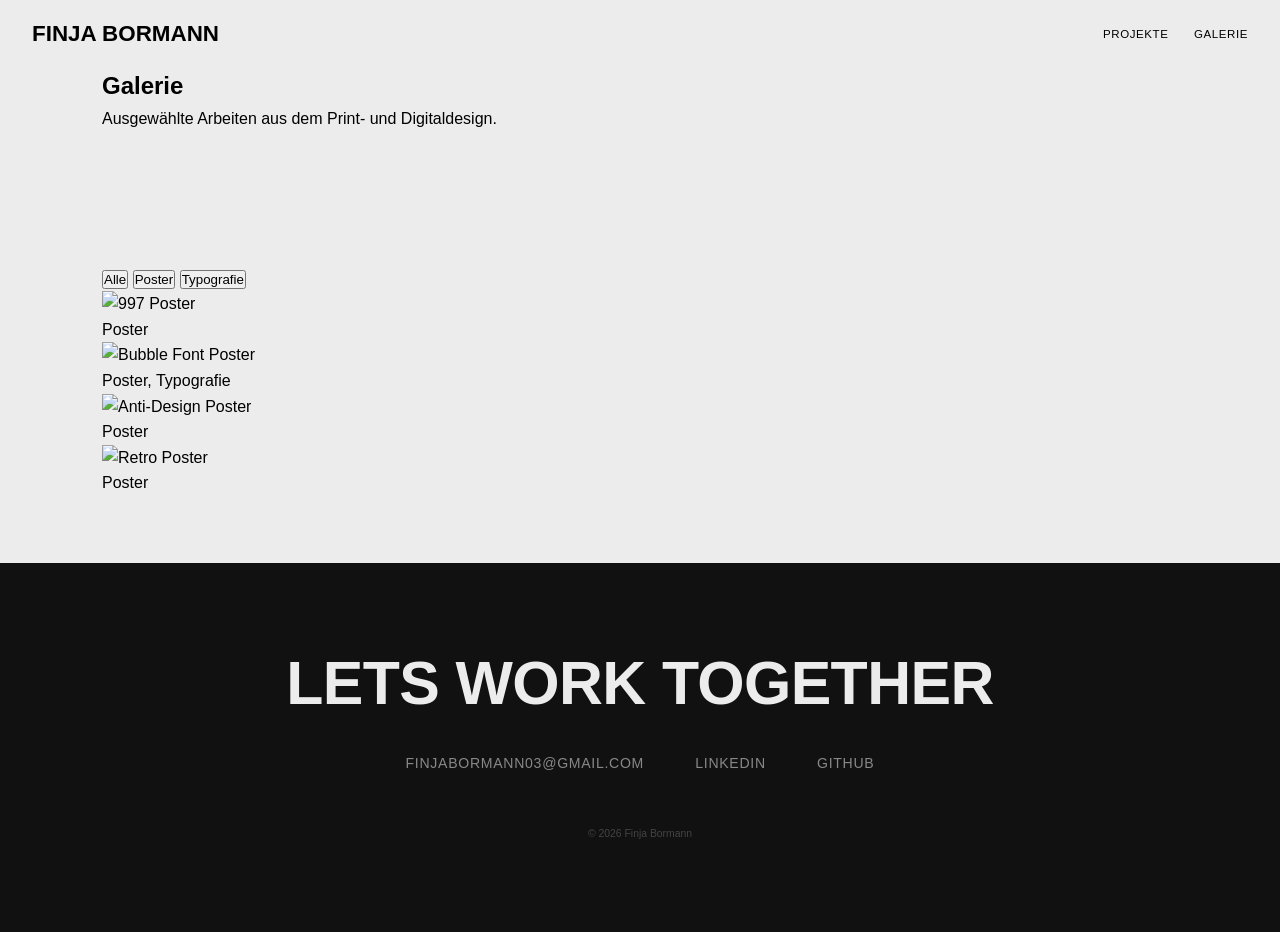
==== galerie.html @ 7aad4424 "added slider and changed bio text" ====
<!DOCTYPE html>
<html lang="de">
  <head>
    <meta charset="UTF-8" />
    <meta name="viewport" content="width=device-width, initial-scale=1.0" />
    <meta name="theme-color" content="#ececec" />
    <link rel="icon" type="image/png" href="images/Logo.png" />
    <title>Galerie – Finja Bormann</title>
    <link rel="stylesheet" href="style.css" />
    <link rel="stylesheet" href="responsive.css" />
    <link rel="stylesheet" href="galerie.css" />
  </head>
  <body>
  <div class="page-wrapper">

    <header>
      <nav class="navbar">
        <a href="index.html" class="nav-logo">FINJA BORMANN</a>
        <button class="nav-burger" aria-label="Menü öffnen">
          <span></span>
          <span></span>
          <span></span>
        </button>
        <ul class="nav-links">
          <li><a href="projects-overview.html">Projekte</a></li>
          <li><a href="galerie.html">Galerie</a></li>
        </ul>
      </nav>
    </header>

    <main>

      <section class="section ga-hero no-line">
        <div class="ga-hero-inner">
          <h1 class="ga-title">Galerie</h1>
          <p class="ga-desc">Ausgewählte Arbeiten aus dem Print- und Digitaldesign.</p>
        </div>
      </section>

      <section class="section ga-main no-line">

        <div class="ga-filters">
          <button class="ga-filter is-active" data-filter="all">Alle</button>
          <button class="ga-filter" data-filter="poster">Poster</button>
          <button class="ga-filter" data-filter="typografie">Typografie</button>
        </div>

        <div class="ga-grid">

          <div class="ga-card" data-categories="poster">
            <div class="ga-card-img">
              <img src="images/Galerie/997-poster.png" alt="997 Poster" loading="lazy" decoding="async" />
            </div>
            <div class="ga-card-body">
              <p class="ga-card-tags">Poster</p>
            </div>
          </div>

          <div class="ga-card" data-categories="poster typografie">
            <div class="ga-card-img">
              <img src="images/Galerie/bubble-font-poster.png" alt="Bubble Font Poster" loading="lazy" decoding="async" />
            </div>
            <div class="ga-card-body">
              <p class="ga-card-tags">Poster, Typografie</p>
            </div>
          </div>

          <div class="ga-card" data-categories="poster">
            <div class="ga-card-img">
              <img src="images/Galerie/anti-design-poster.png" alt="Anti-Design Poster" loading="lazy" decoding="async" />
            </div>
            <div class="ga-card-body">
              <p class="ga-card-tags">Poster</p>
            </div>
          </div>

          <div class="ga-card" data-categories="poster">
            <div class="ga-card-img">
              <img src="images/Galerie/retro-poster.png" alt="Retro Poster" loading="lazy" decoding="async" />
            </div>
            <div class="ga-card-body">
              <p class="ga-card-tags">Poster</p>
            </div>
          </div>

        </div>
      </section>

    </main>
  </div>

  <footer class="footer">
    <div class="footer-inner">
      <p class="footer-work-together">Lets work<br class="footer-br"> together</p>
      <div class="footer-links-row">
        <a class="footer-link" href="mailto:finjabormann03@gmail.com">finjabormann03@gmail.com</a>
        <div class="footer-social">
          <a class="footer-link" href="https://de.linkedin.com/in/finja-bormann-8b305a2b4" target="_blank">LinkedIn</a>
          <a class="footer-link" href="https://github.com/finionb" target="_blank">GitHub</a>
        </div>
      </div>
      <p class="footer-copy">&copy; 2026 Finja Bormann</p>
    </div>
  </footer>

  <script src="script.js"></script>
  <script>
    (function () {
      const filters = document.querySelectorAll('.ga-filter');
      const cards = document.querySelectorAll('.ga-card');

      filters.forEach(function (btn) {
        btn.addEventListener('click', function () {
          filters.forEach(function (f) { f.classList.remove('is-active'); });
          btn.classList.add('is-active');

          const active = btn.dataset.filter;
          cards.forEach(function (card) {
            if (active === 'all') {
              card.classList.remove('is-hidden');
            } else {
              const cats = (card.dataset.categories || '').split(' ');
              card.classList.toggle('is-hidden', !cats.includes(active));
            }
          });
        });
      });
    })();
  </script>
  </body>
</html>
---- style.css ----
*, *::before, *::after {
  box-sizing: border-box;
  margin: 0;
  padding: 0;

}

html {
  overflow-x: hidden;
  background-color: #ececec;
}

body {
  font-family: "Inter", sans-serif;
  line-height: 1.6;
  overflow-x: hidden;
  background-color: #ececec;
}


@font-face {
  font-family: "Inter";
  src: url("fonts/Inter_24pt-Light.ttf") format("truetype");
  font-weight: 300;
  font-style: normal;
}

@font-face {
  font-family: "Inter";
  src: url("fonts/Inter_24pt-Medium.ttf") format("truetype");
  font-weight: 500;
  font-style: normal;
}

@font-face {
  font-family: "Inter";
  src: url("fonts/Inter_28pt-SemiBold.ttf") format("truetype");
  font-weight: 600;
  font-style: normal;
}

@font-face {
  font-family: "Inter";
  src: url("fonts/Inter_28pt-Bold.ttf") format("truetype");
  font-weight: 700;
  font-style: normal;
}

/* Navbar */
.navbar {
  display: flex;
  justify-content: space-between;
  align-items: center;
  padding: clamp(0.6rem, 1.5vw, 1rem) 2rem;
  background-color: transparent;
  position: fixed;
  top: 0;
  left: 50%;
  width: 100vw;
  margin-left: calc(-1 * 50vw);
  z-index: 100;
}

.nav-logo {
  display: flex;
  align-items: center;
  gap: 0.5rem;
  font-size: clamp(1rem, 1.2vw + 0.5rem, 1.4rem);
  font-weight: 700;
  text-decoration: none;
  color: #000000;
  background-color: transparent;
}

.nav-links {
  list-style: none;
  letter-spacing: 0.05em;
  text-transform: uppercase;
  font-size: clamp(0.7rem, 0.4vw + 0.4rem, 0.85rem);
  display: flex;
  gap: clamp(1rem, 2vw, 2rem);
  background-color: transparent;
}

.nav-links li {
  background-color: transparent;
}

.nav-links a {
  text-decoration: none;
  color: #000000;
  background-color: transparent;
}

.nav-links a:hover {
  color: #4f4f4f;
}

/* Burger button */
.nav-burger {
  display: none;
  flex-direction: column;
  justify-content: center;
  gap: 5px;
  background: none;
  border: none;
  cursor: pointer;
  z-index: 101;
}

.nav-burger span {
  display: block;
  width: 24px;
  height: 2px;
  background-color: #000000;
  transition: transform 0.3s ease, opacity 0.3s ease;
}

.nav-burger.is-open span:nth-child(1) {
  transform: translateY(7px) rotate(45deg);
}
.nav-burger.is-open span:nth-child(2) {
  opacity: 0;
}
.nav-burger.is-open span:nth-child(3) {
  transform: translateY(-7px) rotate(-45deg);
}

/* Slideshow */
.slideshow {
  width: 100vw;
  margin-left: calc(50% - 50vw);
  margin-right: calc(50% - 50vw);
  margin-top: clamp(1rem, 2vw, 2rem);
}

.slideshow-frame {
  position: relative;
  width: 100%;
  aspect-ratio: 16 / 6.75;
  overflow: hidden;
  background-color: #f0f0f0;
}

.slideshow-image {
  position: absolute;
  inset: 0;
  width: 100%;
  height: 100%;
  object-fit: cover;
  opacity: 0;
  transition: opacity 0.6s ease;
}

.slideshow-image.is-active {
  opacity: 1;
}

/* Sections */
.section {
  position: relative;
  padding: clamp(2.5rem, 4vw + 1rem, 5rem) 2rem;
  max-width: 1140px;
  margin: 0 auto;
}

#projects,
#gallery {
  padding-bottom: clamp(1rem, 2vw, 1.5rem);
}

.section::before {
  content: "";
  position: absolute;
  top: 0;
  left: calc(2rem - max(0px, (100vw - 1140px) / 2));
  right: calc(2rem - max(0px, (100vw - 1140px) / 2));
  border-top: 1px solid #000000;
}

.section.hero::before,
.section.no-line::before {
  border-top: none;
}

.hero {
  text-align: left;
  padding-top: clamp(18rem, 18vw + 2rem, 30rem);
  position: relative;
}

.hero h1 {
  position: relative;
  width: 100vw;
  color: #4f4f4f;
  max-width: clamp(300px, 65vw, 800px);
  margin-left: calc(50% - 50vw);
  padding-left: 2rem;
  font-size: clamp(1.25rem, 1.2vw + 0.7rem, 2rem);
  font-weight: 500;
  line-height: clamp(1rem, 1.5vw + 0.9rem, 2.7rem);
}

/* Projects slider */
.projects-viewport {
  position: relative;
  width: 100vw;
  margin-left: calc(50% - 50vw);
  margin-right: calc(50% - 50vw);
  margin-top: clamp(1rem, 2vw, 2rem);
  overflow: hidden;
  cursor: grab;
  touch-action: pan-y;
}

.projects-viewport.is-dragging {
  cursor: grabbing;
}

/* Slider progress indicator */
.slider-scrollbar {
  position: relative;
  width: clamp(120px, 18vw, 150px);
  height: 3px;
  margin: clamp(1.5rem, 3vw, 2.5rem) auto;
  background: #c4c4c4;
  border-radius: 9999px;
}

.slider-fill {
  position: absolute;
  top: 0;
  left: 0;
  height: 100%;
  width: 0;
  background: #000;
  border-radius: 9999px;
}

.slider-thumb {
  position: absolute;
  top: 50%;
  left: 0;
  width: clamp(11px, 2.2vw, 14px);
  height: clamp(11px, 2.2vw, 14px);
  margin-top: calc(clamp(11px, 2.2vw, 14px) * -0.5);
  padding: 0;
  border: none;
  border-radius: 50%;
  background: #000;
  cursor: grab;
  touch-action: none;
  transition: background 0.2s ease;
}

.slider-thumb:hover,
.slider-thumb.is-dragging {
  background: #000;
}

.slider-thumb.is-dragging {
  cursor: grabbing;
}

.projects-grid {
  display: flex;
  gap: clamp(1rem, 1.5vw, 1.5rem);
  width: max-content;
  will-change: transform;
}

.project-card {
  display: block;
  flex: 0 0 624px;
  width: 624px;
  text-decoration: none;
  color: inherit;
  user-select: none;
}

#gallery .project-card {
  flex: 0 0 clamp(220px, 35vw, 500px);
  width: clamp(220px, 35vw, 500px);
  cursor: zoom-in;
}

/* Static projects grid (no slider) */
.projects-static-grid {
  display: grid;
  grid-template-columns: repeat(2, 1fr);
  gap: clamp(1.5rem, 2.5vw, 2.5rem);
  margin-top: clamp(1rem, 2vw, 2rem);
  width: 100vw;
  margin-left: calc(50% - 50vw);
  margin-right: calc(50% - 50vw);
  padding: 0 2rem;
  box-sizing: border-box;
}

.projects-static-grid .project-card {
  flex: none;
  width: auto;
}

@media (max-width: 700px) {
  .projects-static-grid {
    grid-template-columns: 1fr;
  }
}

/* ── Section Link Button ─────────────────────────────── */
.section-link-wrap {
  width: 100vw;
  margin-left: calc(50% - 50vw);
  display: flex;
  justify-content: flex-end;
  padding-right: 2rem;
  margin-top: clamp(2rem, 4vw, 3rem);
}

.section-link-btn {
  display: inline-flex;
  align-items: center;
  gap: 0.6em;
  padding: clamp(0.55em, 0.8vw, 0.8em) clamp(0.9em, 1.5vw, 1.5em);
  border-radius: 0;
  background: #000;
  color: #ececec;
  text-decoration: none;
  font-family: "Inter", sans-serif;
  font-size: clamp(0.62rem, 0.3vw + 0.45rem, 0.9rem);
  font-weight: 600;
  text-transform: uppercase;
  letter-spacing: 0.08em;
  line-height: 1;
  transition: background 0.2s ease, color 0.2s ease;
}

.section-link-btn:hover {
  background: #333;
  color: #ececec;
}

.section-link-arrow {
  font-size: 1.2em;
  line-height: 1;
  transform: translate(2px, -2px);
}

/* ── Coming Soon ─────────────────────────────── */

.coming-soon-card {
  position: relative;
}

.coming-soon-card .project-image::after {
  content: "Coming Soon";
  position: absolute;
  top: 12px;
  right: 12px;
  background-color: #000;
  color: #ececec;
  font-size: 0.65rem;
  font-weight: 700;
  letter-spacing: 0.1em;
  text-transform: uppercase;
  padding: 5px 10px;
  pointer-events: none;
}

/* ── Project Section ─────────────────────────────── */

.project-image {
  overflow: hidden;
  background-color: #f0f0f0;
  position: relative;
}

.project-image img {
  display: block;
  width: 100%;
  aspect-ratio: 16 / 9;
  object-fit: cover;
  transition: transform 0.4s ease;
}

.project-card:hover .project-image img {
  transform: scale(1.05);
}

@media (hover: none) {
  .project-card.in-view .project-image img {
    transform: scale(1.05);
  }
}

#gallery .project-image img {
  aspect-ratio: 3 / 4;
}

.project-tags {
  margin-top: clamp(0.6rem, 1vw, 1rem);
  line-height: 1;
  letter-spacing: 0.05em;
  text-transform: uppercase;
  font-size: clamp(0.7rem, 0.4vw + 0.4rem, 0.85rem);
  color: #888;
}

.project-title {
  font-size: clamp(1.1rem, 1vw + 0.6rem, 1.6rem);
  font-weight: 700;
  line-height: 1;
  text-transform: uppercase;
  margin: 0.5rem 0;
}

.project-desc {
  font-size: clamp(1rem, 0.8vw + 0.7rem, 1.25rem);
  line-height: 0.9;
  color: #4f4f4f;
}

h2 {
  position: relative;
  width: 100vw;
  margin-left: calc(50% - 50vw);
  padding-left: 2rem;
  font-size: clamp(2.5rem, 7vw + 0.5rem, 8rem);
  font-weight: 700;
  text-transform: uppercase;
}

/* Über mich */
.about-row {
  display: grid;
  grid-template-columns: clamp(120px, 18vw, 220px) 1fr;
  gap: clamp(2rem, 4vw, 5rem);
  padding: clamp(1.5rem, 2.5vw, 2.5rem) 0;
}

.about-row:first-of-type {
  margin-top: clamp(1.5rem, 2.5vw, 2.5rem);
  padding-top: 0;
}

.about-label {
  font-weight: 500;
  color: #4f4f4f;
  letter-spacing: 0.05em;
  text-transform: uppercase;
  font-size: clamp(0.7rem, 0.4vw + 0.4rem, 0.85rem);
}

.about-content {
  margin-bottom: 1rem;
  color: #4f4f4f;
  font-size: clamp(1rem, 0.8vw + 0.7rem, 1.25rem);
}

.about-content p:last-child {
  margin-bottom: 0;
}

.about-entry {
  margin-bottom: clamp(1.75rem, 2.5vw, 2.5rem);
}

.about-entry:last-child {
  margin-bottom: 0;
}

.about-entry-title {
  font-weight: 500;
  color: #4f4f4f;
  font-size: clamp(1rem, 0.8vw + 0.7rem, 1.25rem);
}

.about-entry-desc {
  color: #888;
  font-size: clamp(0.8rem, 0.5vw + 0.5rem, 0.95rem);
  line-height: 1.3;
}

.about-skills {
  display: flex;
  justify-content: space-between;
  width: 100%;
}

.about-skills ul {
  list-style: none;
}

.about-skills li {
  color: #4f4f4f;
  margin-bottom: 0.5rem;
  font-size: clamp(1rem, 0.8vw + 0.7rem, 1.25rem);
}

@media (max-width: 600px) {
  .about-row {
    grid-template-columns: 1fr;
    gap: 0.75rem;
  }
}

/* Footer */
.page-wrapper {
  background-color: #ececec;
}

.footer {
  background-color: #111;
  display: flex;
  flex-direction: column;
  align-items: center;
  justify-content: center;
  padding: clamp(3rem, 7vw, 6rem) 2rem;
}

.footer-inner {
  max-width: 1140px;
  width: 100%;
  text-align: center;
  opacity: 0;
  transition: opacity 0.7s ease;
}

.footer-inner.is-visible {
  opacity: 1;
}

.footer-work-together {
  font-size: clamp(2rem, 3.5vw + 1rem, 5rem);
  font-weight: 700;
  color: #ececec;
  text-transform: uppercase;
  line-height: 1;
  letter-spacing: -0.01em;
  margin-bottom: clamp(1.5rem, 3vw, 3rem);
} 

.footer-br {
  display: none;
}

.footer-links-row {
  display: flex;
  justify-content: center;
  align-items: center;
  flex-wrap: wrap;
  gap: clamp(1.5rem, 4vw, 4rem);
  margin-bottom: clamp(2rem, 4vw, 4rem);
}

.footer-social {
  display: flex;
  gap: clamp(1.5rem, 4vw, 4rem);
  background-color: transparent;
}

.footer-link {
  color: #888;
  text-decoration: none;
  font-size: clamp(0.8rem, 0.6vw + 0.4rem, 1rem);
  letter-spacing: 0.05em;
  text-transform: uppercase;
  transition: color 0.2s ease;
}

.footer-link:hover {
  color: #ececec;
}

.footer-copy {
  color: #444;
  font-size: clamp(0.65rem, 0.3vw + 0.4rem, 0.75rem);
}

/* ── Lightbox ────────────────────────────────────────── */
.lightbox {
  position: fixed;
  inset: 0;
  background: rgba(0, 0, 0, 0.9);
  z-index: 200;
  display: flex;
  align-items: center;
  justify-content: center;
  opacity: 0;
  pointer-events: none;
  transition: opacity 0.2s ease;
}

.lightbox.is-open {
  opacity: 1;
  pointer-events: all;
}

.lightbox-img {
  max-width: 90vw;
  max-height: 90vh;
  object-fit: contain;
  display: block;
  user-select: none;
}

.lightbox-close {
  position: fixed;
  top: clamp(1rem, 2vw, 1.5rem);
  right: clamp(1rem, 2vw, 1.5rem);
  background: none;
  border: none;
  cursor: pointer;
  color: #fff;
  font-family: "Inter", sans-serif;
  font-size: clamp(1rem, 1vw + 0.5rem, 1.4rem);
  font-weight: 700;
  letter-spacing: 0.1em;
  text-transform: uppercase;
  line-height: 1;
  padding: 0;
  transition: color 0.2s ease;
}

.lightbox-close:hover {
  color: #888;
}
---- responsive.css ----
/* ═══════════════════════════════════════════════════════
   RESPONSIVE.CSS
   Clamps decken fluid scaling ab.
   Diese Datei enthält strukturelle Breakpoint-Änderungen.

   Breakpoints:
   Tablet  → max-width: 1024px
   Mobile  → max-width: 768px
   Small   → max-width: 480px
═══════════════════════════════════════════════════════ */


/* ── Tablet (≤ 1024px) ───────────────────────────────── */
@media (max-width: 1024px) {

  /* Galerie-Karten etwas breiter relativ */
  #gallery .project-card {
    flex: 0 0 clamp(220px, 44vw, 420px);
    width: clamp(220px, 44vw, 420px);
  }

  /* Projekt-Grid 2 Spalten bleiben, aber weniger Gap */
  .projects-static-grid {
    gap: clamp(1rem, 2vw, 2rem);
  }

  /* About-Label-Spalte etwas schmaler */
  .about-row {
    grid-template-columns: clamp(90px, 14vw, 160px) 1fr;
    gap: clamp(1.5rem, 3vw, 4rem);
  }

  /* Skills-Spalten Mindestbreite anpassen */
  .about-skills ul {
    min-width: clamp(160px, 22vw, 280px);
  }

}


/* ── Mobile (≤ 768px) ───────────────────────────────── */
@media (max-width: 768px) {

  .nav-burger {
    display: flex;
  }

  .nav-links {
    display: none;
    position: fixed;
    top: 0;
    left: 0;
    width: 100%;
    height: 100vh;
    flex-direction: column;
    justify-content: center;
    align-items: flex-end;
    padding-right: 2rem;
    gap: 2rem;
    background-color: #ececec;
    z-index: 100;
  }

  .nav-links.is-open {
    display: flex;
  }

  .nav-links a {
    font-size: clamp(2rem, 8vw, 3rem);
    font-weight: 700;
    text-transform: uppercase;
    letter-spacing: 0.02em;
  }

  /* ─ Hero ─ */
  .hero {
    padding-top: clamp(18rem, 28vw, 20rem);
  }

  .hero h1 {
    max-width: 100%;
    font-size: clamp(1.4rem, 6vw, 2.5rem);
    line-height: 1.3;
    font-weight: 500;
  }

  /* Slideshow auf Mobile deutlich höher */
  .slideshow-frame {
    aspect-ratio: 16 / 16;
  }

  /* ─ Galerie-Slider ─ */
  #gallery .project-card {
    flex: 0 0 clamp(200px, 75vw, 340px);
    width: clamp(200px, 75vw, 340px);
  }

  /* ─ Über mich ─ */
  .about-row {
    grid-template-columns: 1fr;
    gap: 0.6rem;
  }

  .about-row:first-of-type {
    margin-top: clamp(1rem, 2vw, 1.5rem);
  }

  .about-skills {
    gap: 2rem;
  }

  /* ─ Projektkarten ─ */
  .project-desc {
    line-height: 1.4;
  }

  /* ─ Projektdetails ─ */
  .project-hero-image {
    padding-top: clamp(4rem, 8vw, 6rem);
  }

  .project-meta {
    gap: clamp(1rem, 3vw, 2rem);
  }

  .project-overview,
  .project-text-block {
    grid-template-columns: 1fr;
    gap: 0.5rem;
  }

  .project-overview-label,
  .project-section-title {
    padding-top: 0;
  }

}


/* ── Small Mobile (≤ 480px) ─────────────────────────── */
@media (max-width: 480px) {

  /* ─ Navbar ─ */
  .nav-logo {
    font-size: 1.05rem;
  }

  .navbar {
    padding-left: 1.25rem;
    padding-right: 1.25rem;
  }

  /* ─ Sections ─ */
  .section {
    padding-left: 1.25rem;
    padding-right: 1.25rem;
  }

  /* Section-Linien an neues Padding anpassen */
  .section::before {
    left: calc(1.25rem - max(0px, (100vw - 1140px) / 2));
    right: calc(1.25rem - max(0px, (100vw - 1140px) / 2));
  }

  h2 {
    padding-left: 1.25rem;
  }

  .hero h1 {
    padding-left: 1.25rem;
    padding-right: 1.25rem;
  }

  /* ─ Galerie-Karten ─ */
  #gallery .project-card {
    flex: 0 0 82vw;
    width: 82vw;
  }

  /* ─ Projekt-Grid ─ */
  .projects-static-grid {
    padding: 0 1.25rem;
    gap: 2rem;
  }

  /* ─ Section Link ─ */
  .section-link-wrap {
    padding-right: 1.25rem;
  }

  /* ─ Footer ─ */
  .footer {
    padding: clamp(4rem, 10vw, 6rem) 1.25rem;
  }

  .footer-br {
    display: inline;
  }

  .footer-links-row {
    flex-direction: column;
    gap: 1rem;
  }


  .project-image-grid {
    grid-template-columns: 1fr;
    gap: 0.75rem;
  }

  .project-hero-image img {
    aspect-ratio: 4 / 3;
  }

  .project-next-title {
    font-size: clamp(1.2rem, 6vw, 2rem);
  }

  /* ─ Slideshow ─ */
  .slideshow-frame {
    aspect-ratio: 3 / 4;
  }

}
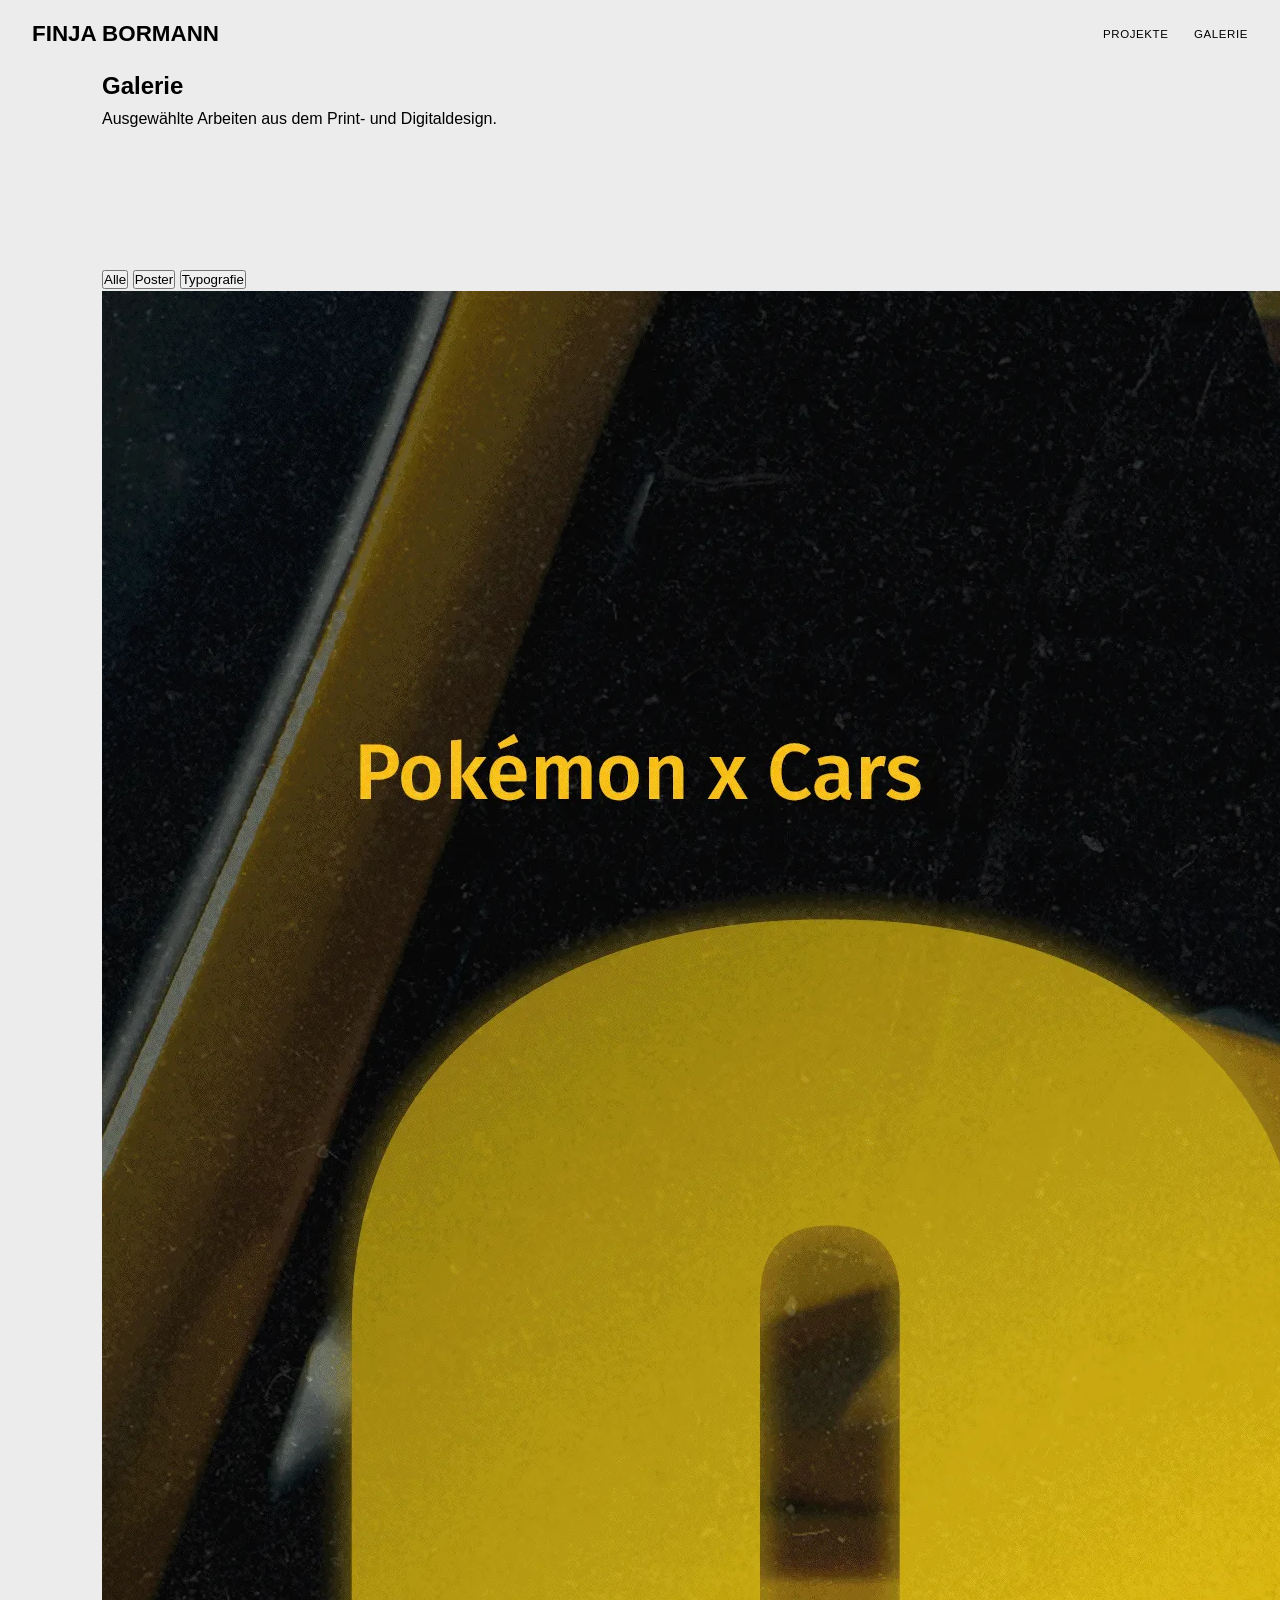
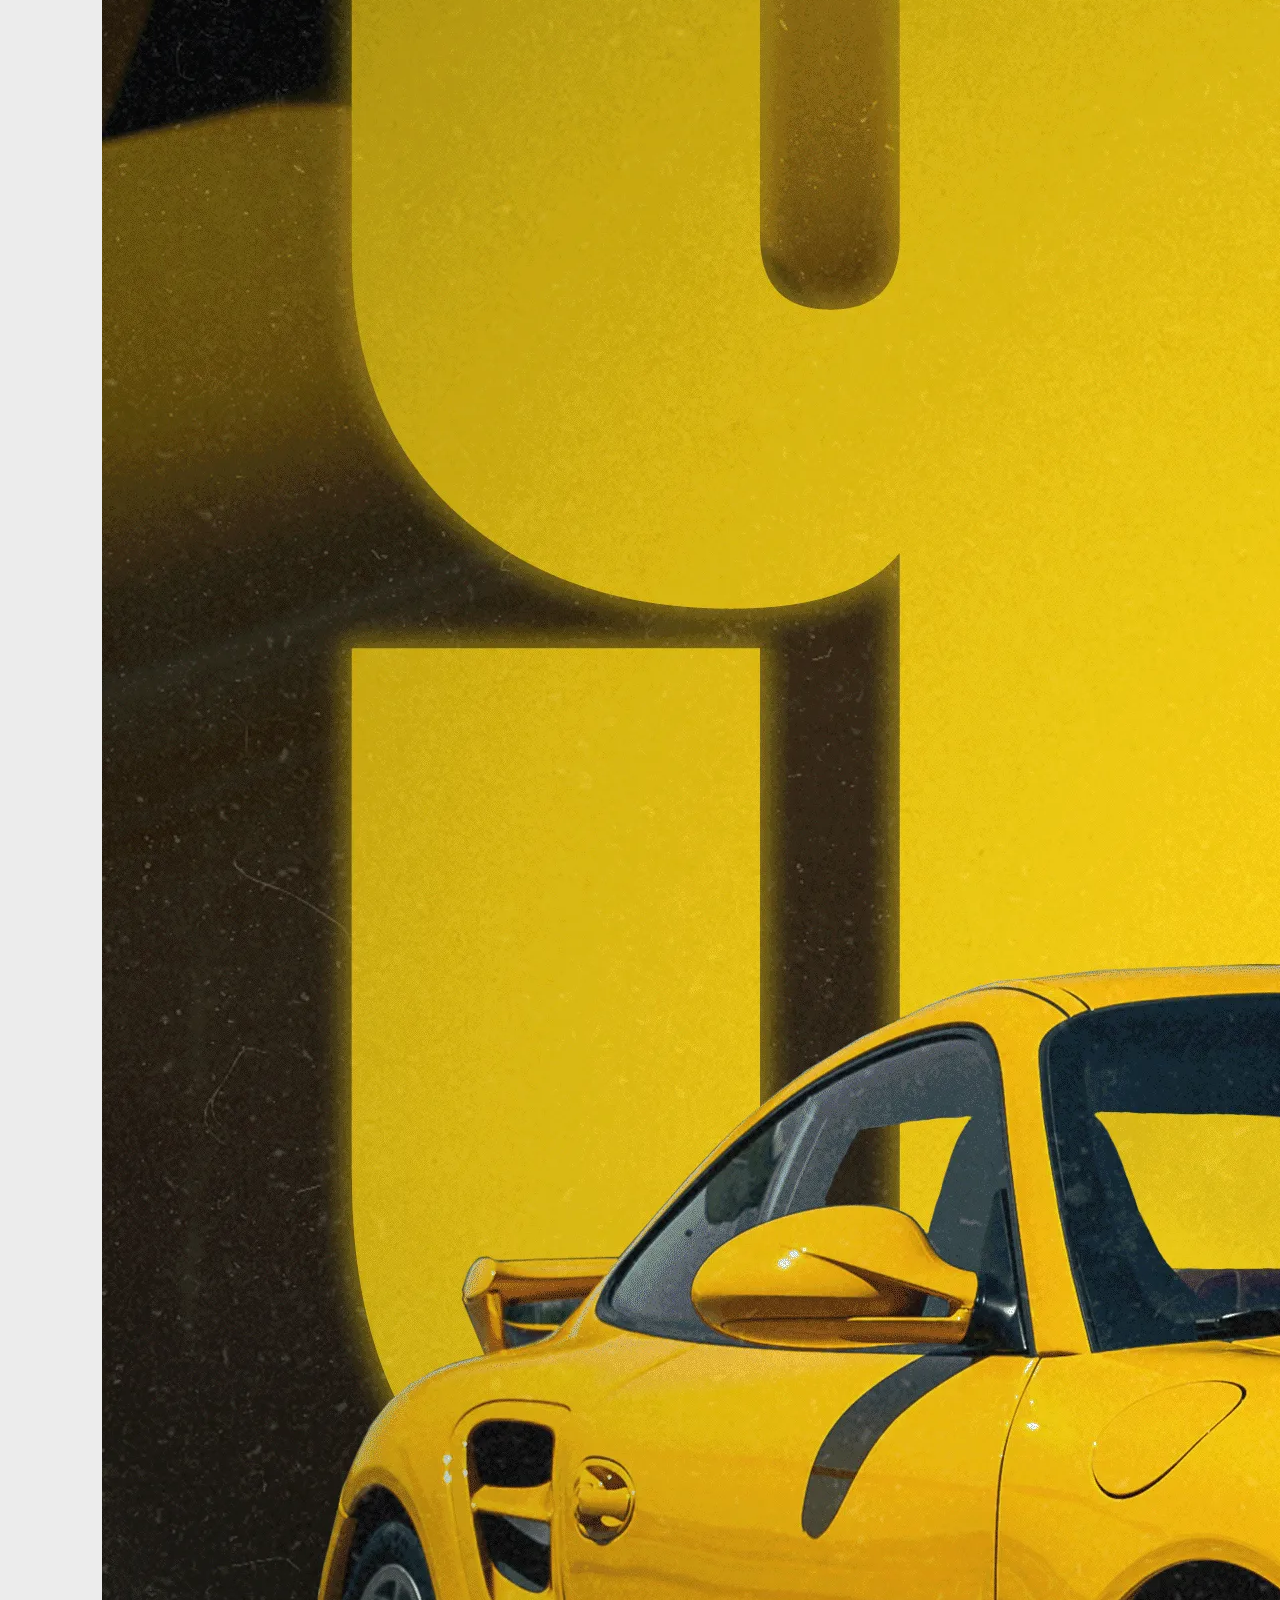
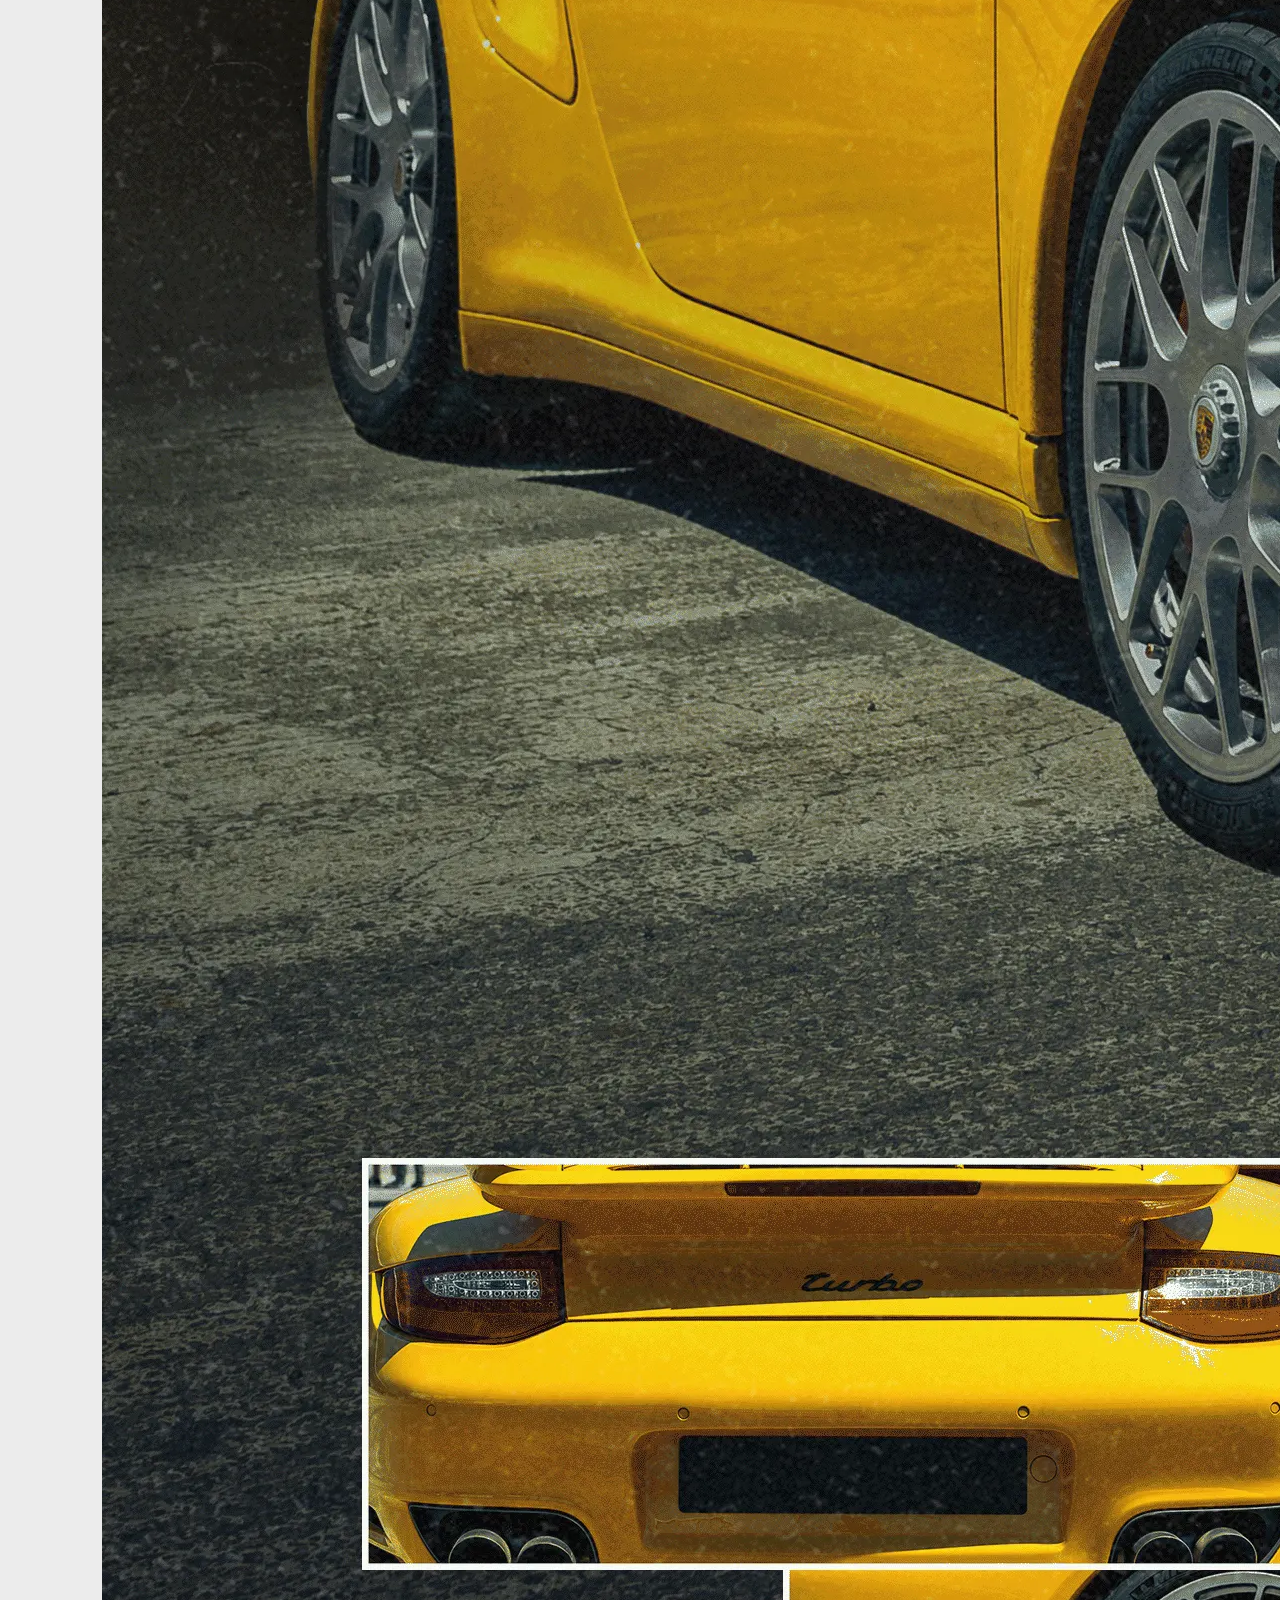
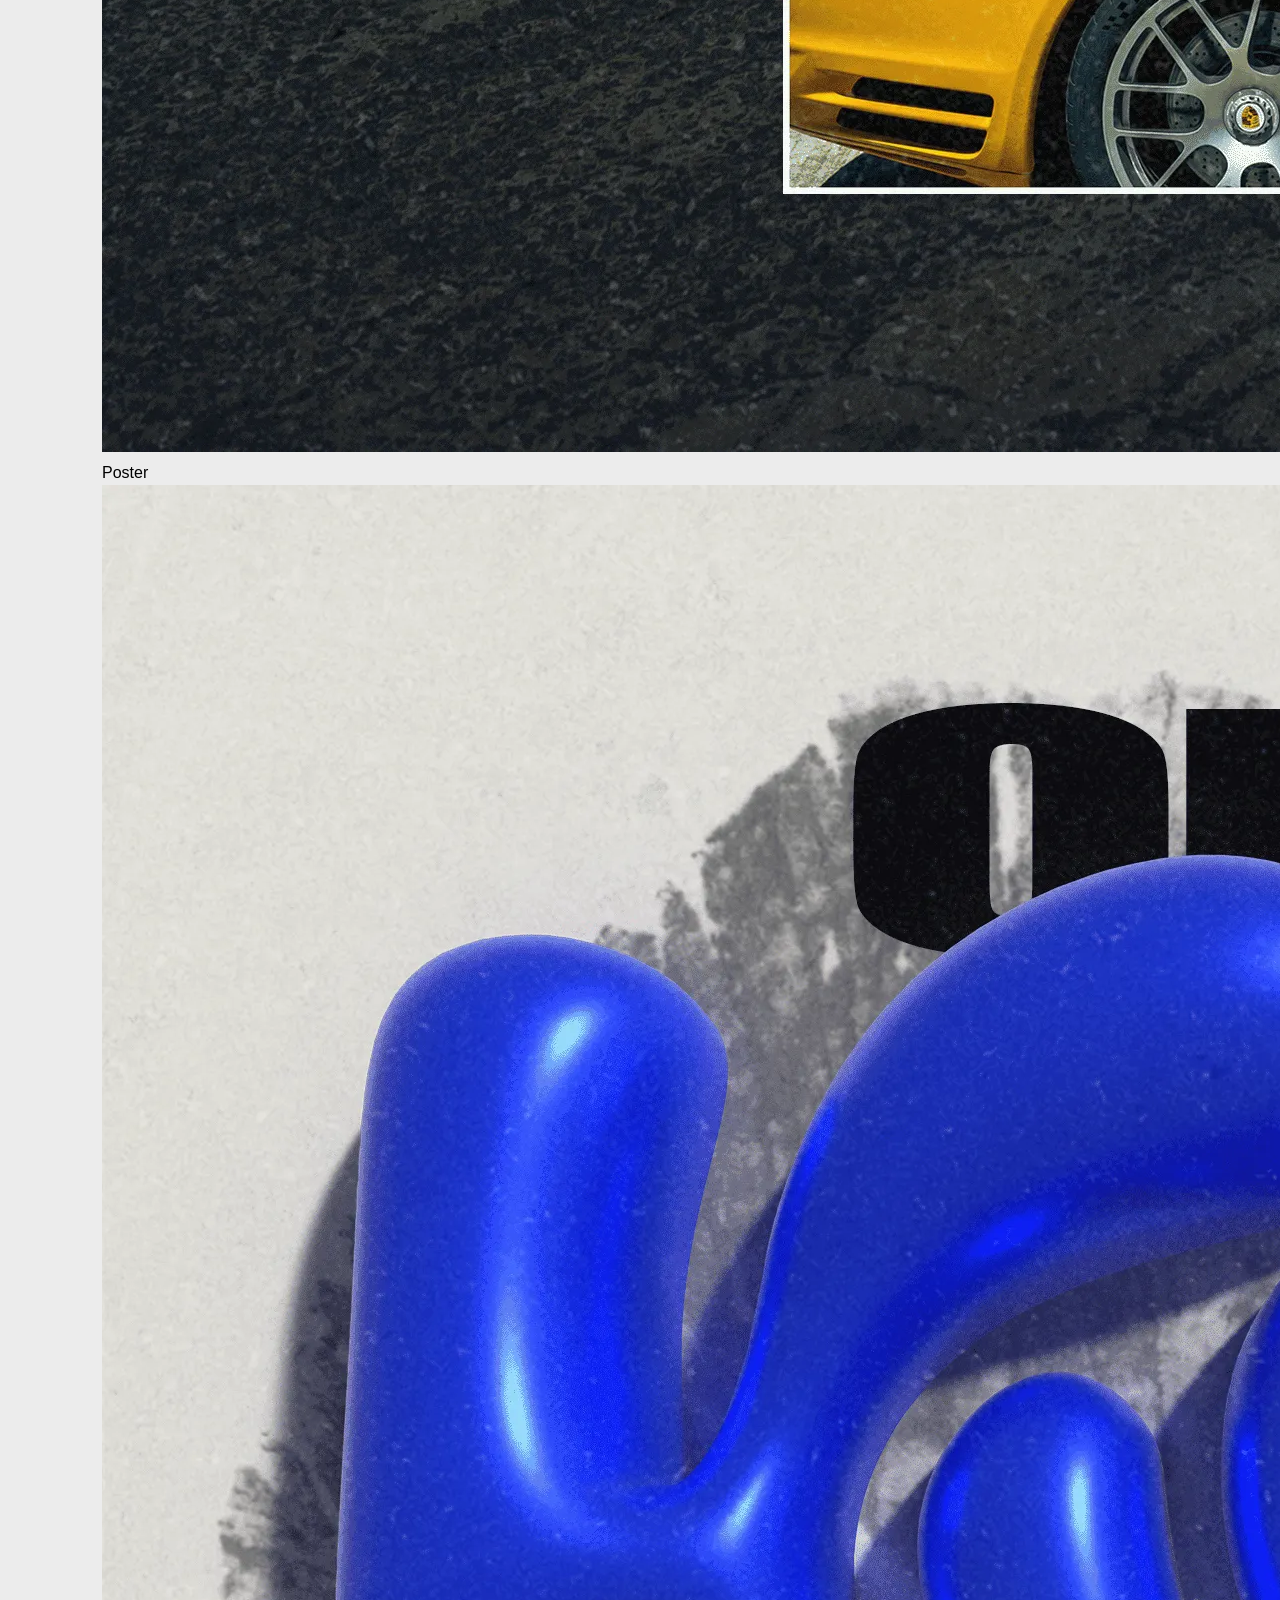
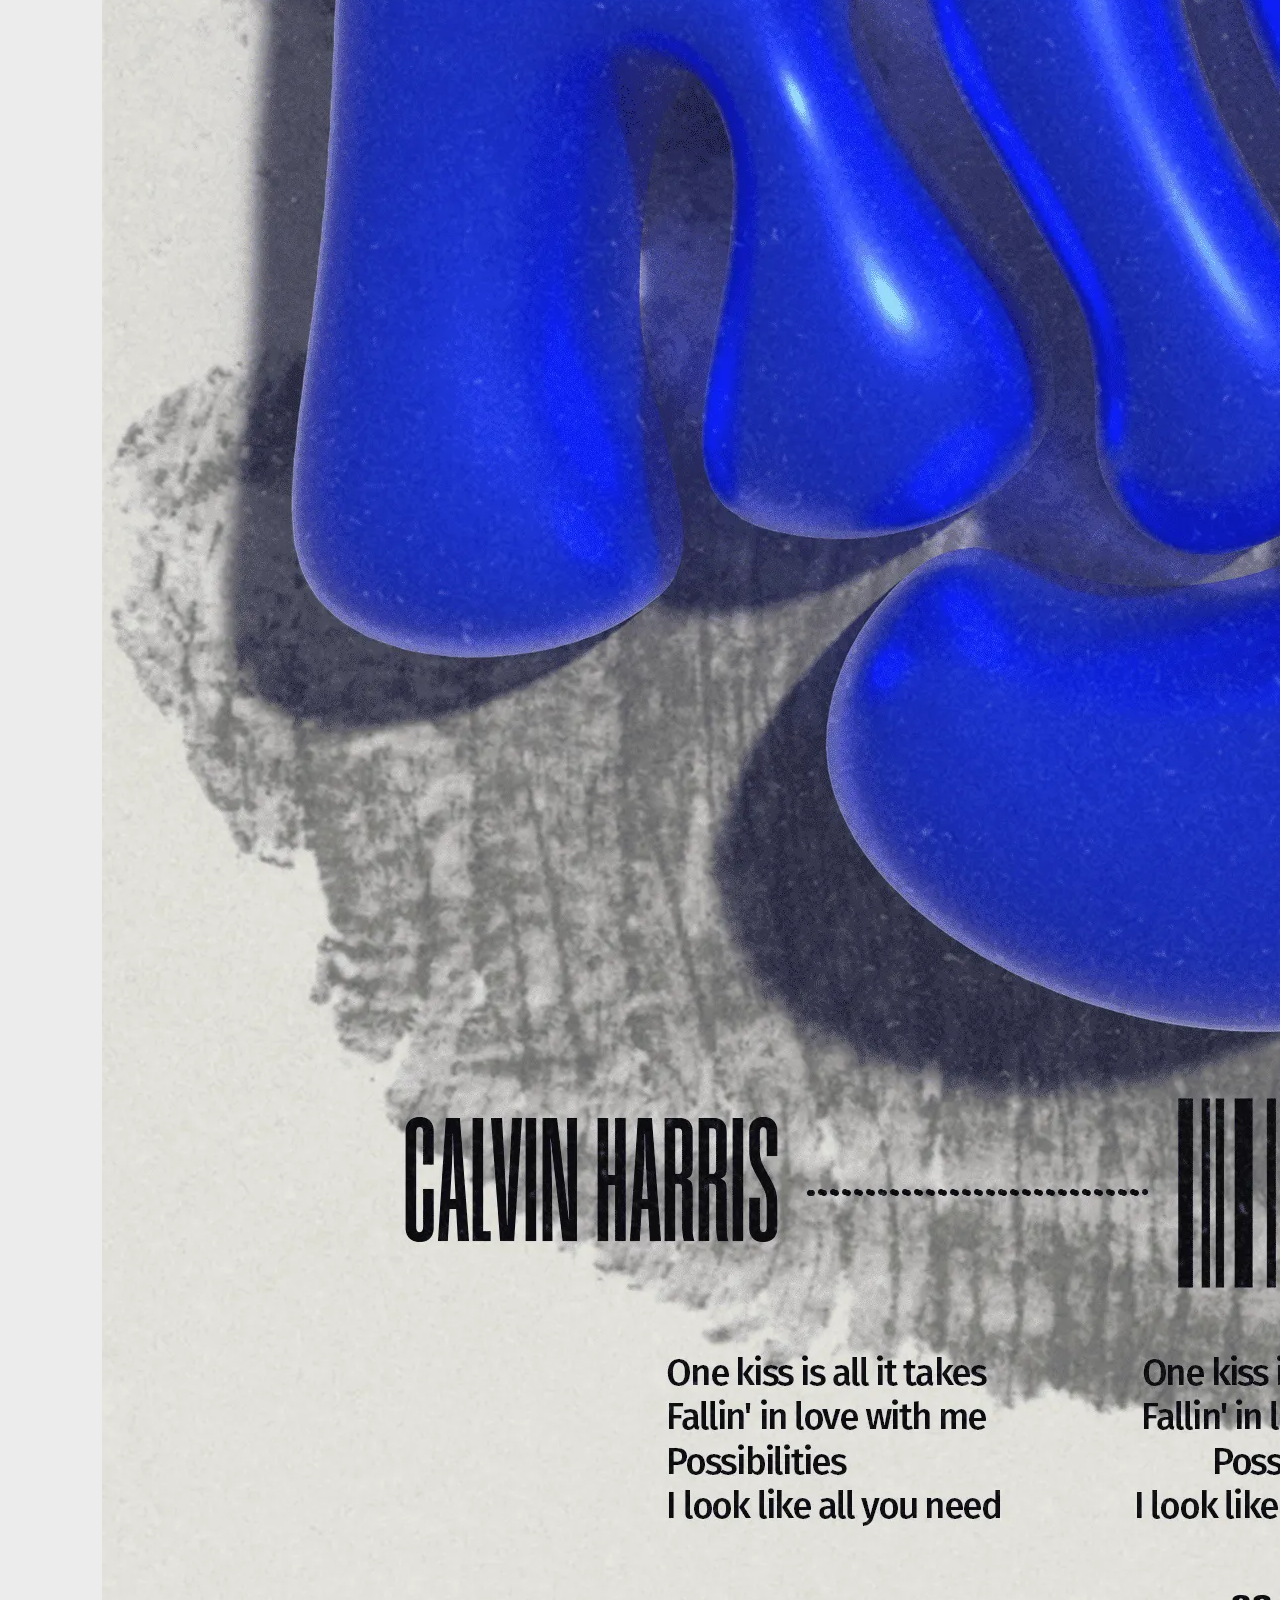
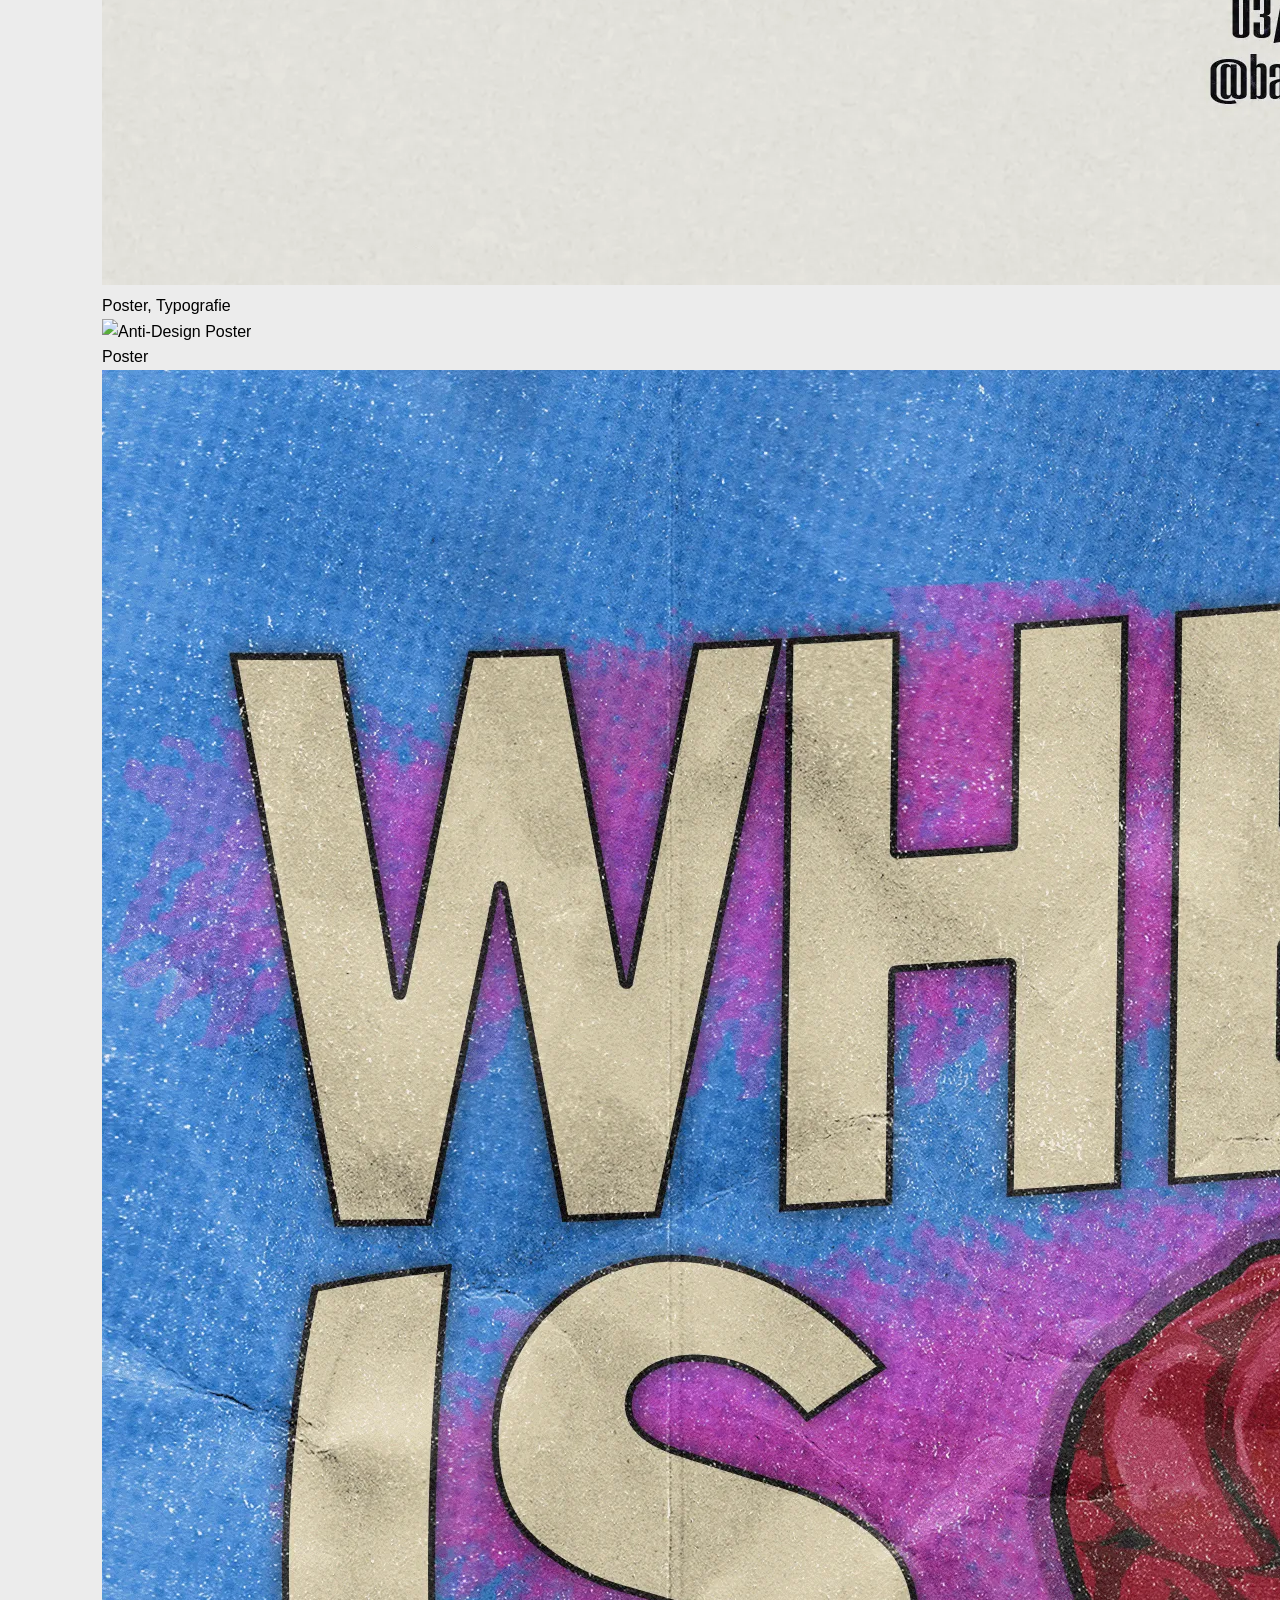
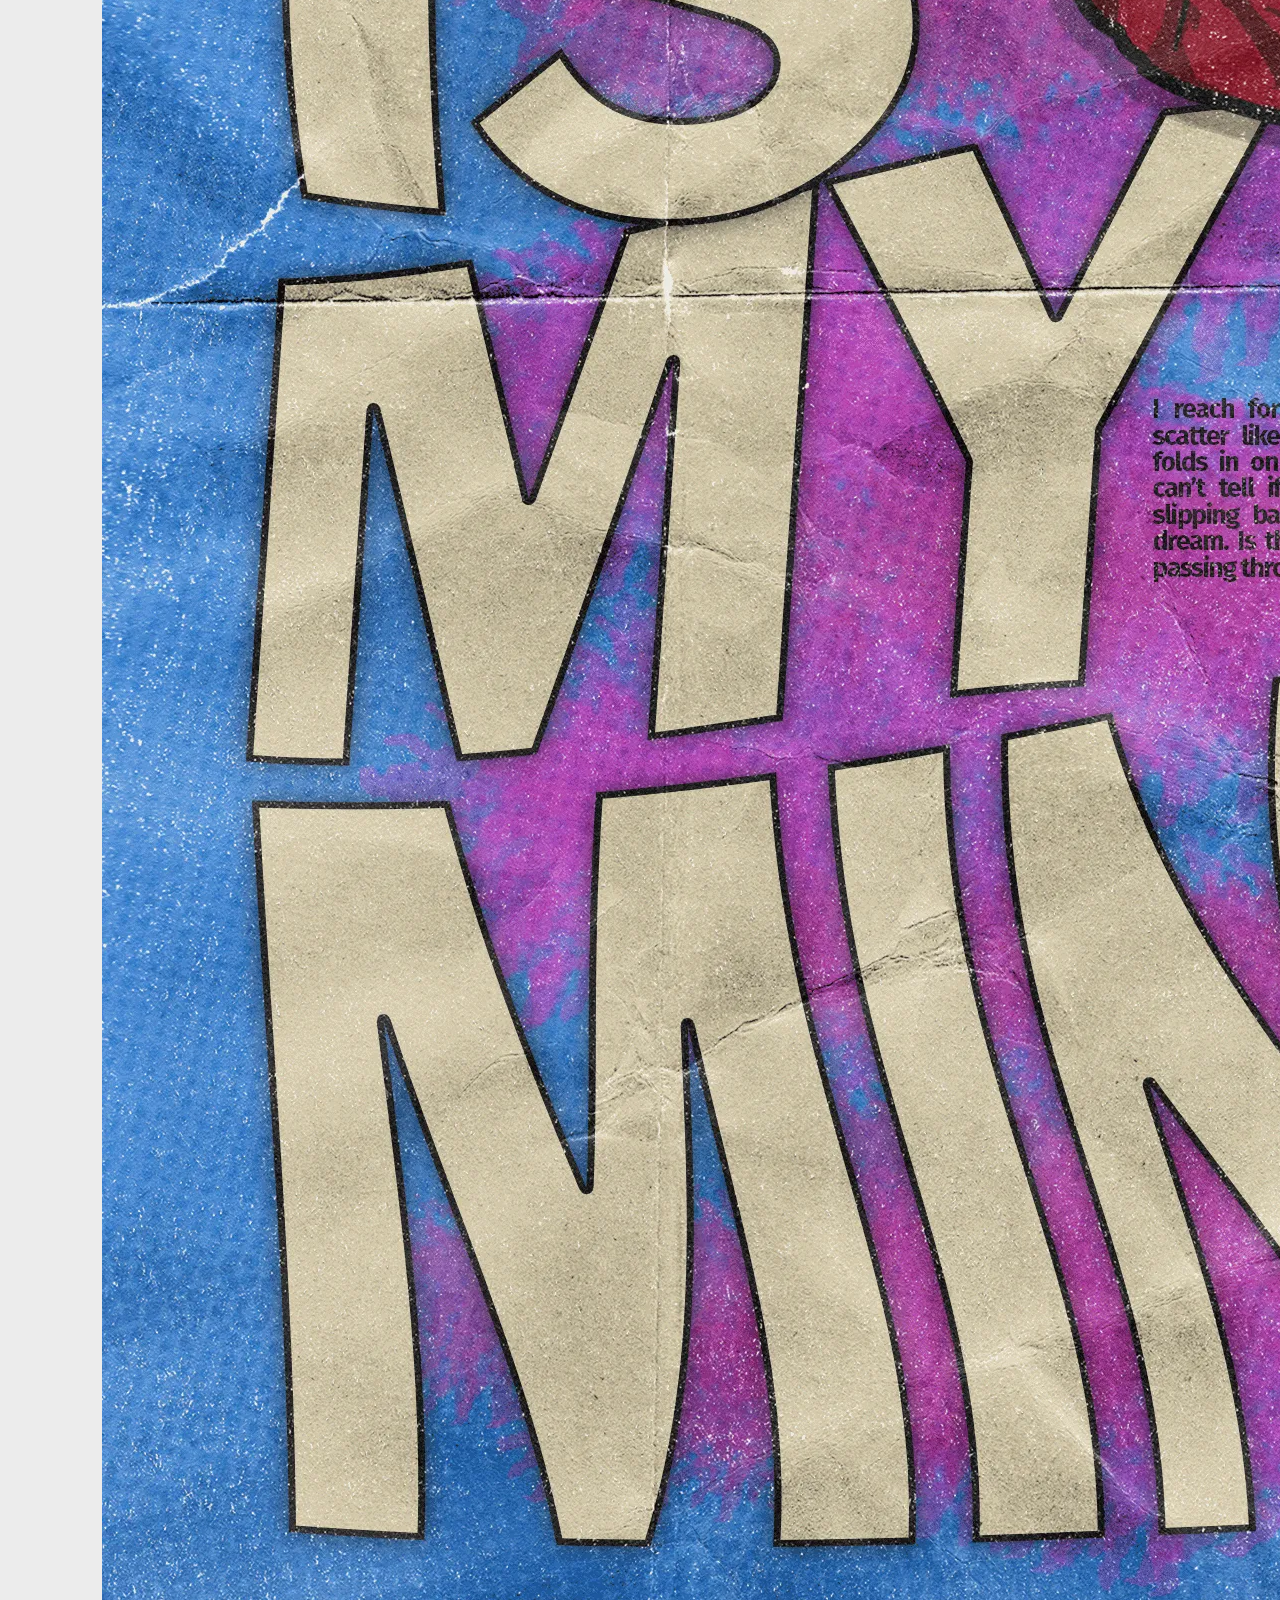
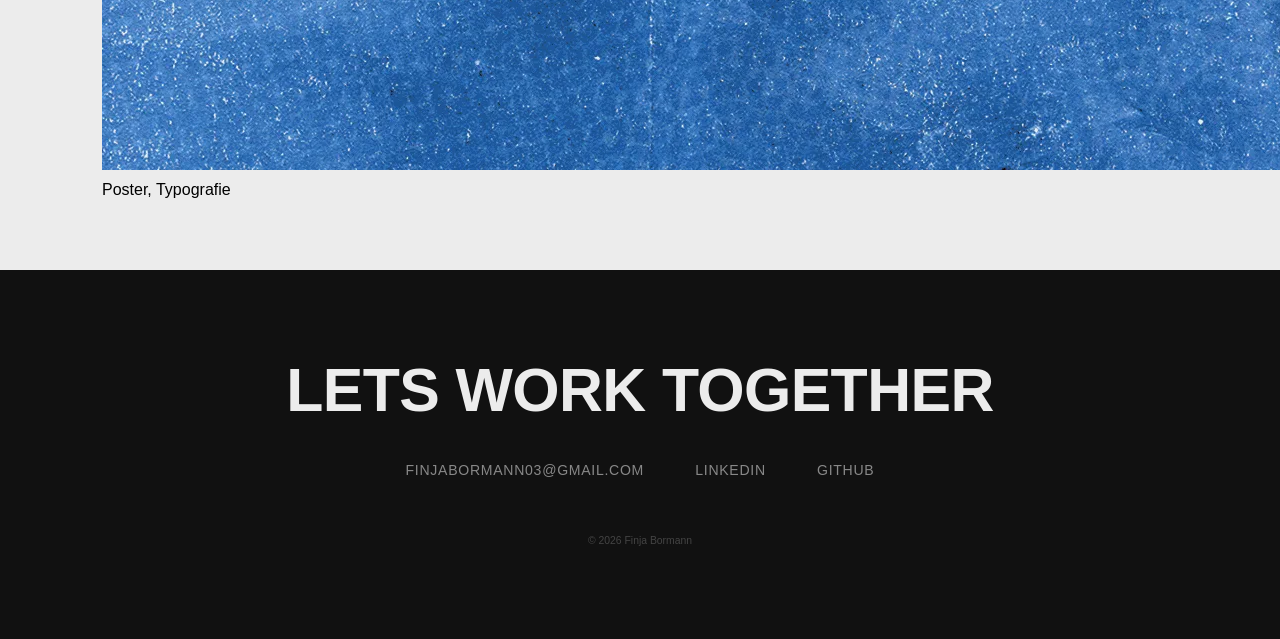
==== commit 2e014202: "changed images to webp" ====
--- a/galerie.html
+++ b/galerie.html
@@ -49,7 +49,7 @@
 
           <div class="ga-card" data-categories="poster">
             <div class="ga-card-img">
-              <img src="images/Galerie/997-poster.png" alt="997 Poster" loading="lazy" decoding="async" />
+              <img src="images/Galerie/997-poster.webp" alt="997 Poster" loading="lazy" decoding="async" />
             </div>
             <div class="ga-card-body">
               <p class="ga-card-tags">Poster</p>
@@ -58,7 +58,7 @@
 
           <div class="ga-card" data-categories="poster typografie">
             <div class="ga-card-img">
-              <img src="images/Galerie/bubble-font-poster.png" alt="Bubble Font Poster" loading="lazy" decoding="async" />
+              <img src="images/Galerie/bubble-font-poster.webp" alt="Bubble Font Poster" loading="lazy" decoding="async" />
             </div>
             <div class="ga-card-body">
               <p class="ga-card-tags">Poster, Typografie</p>
@@ -67,7 +67,7 @@
 
           <div class="ga-card" data-categories="poster">
             <div class="ga-card-img">
-              <img src="images/Galerie/anti-design-poster.png" alt="Anti-Design Poster" loading="lazy" decoding="async" />
+              <img src="images/Galerie/anti-design-poster.webp" alt="Anti-Design Poster" loading="lazy" decoding="async" />
             </div>
             <div class="ga-card-body">
               <p class="ga-card-tags">Poster</p>
@@ -76,10 +76,10 @@
 
           <div class="ga-card" data-categories="poster">
             <div class="ga-card-img">
-              <img src="images/Galerie/retro-poster.png" alt="Retro Poster" loading="lazy" decoding="async" />
+              <img src="images/Galerie/retro-poster.webp" alt="Retro Poster" loading="lazy" decoding="async" />
             </div>
             <div class="ga-card-body">
-              <p class="ga-card-tags">Poster</p>
+              <p class="ga-card-tags">Poster, Typografie</p>
             </div>
           </div>
 
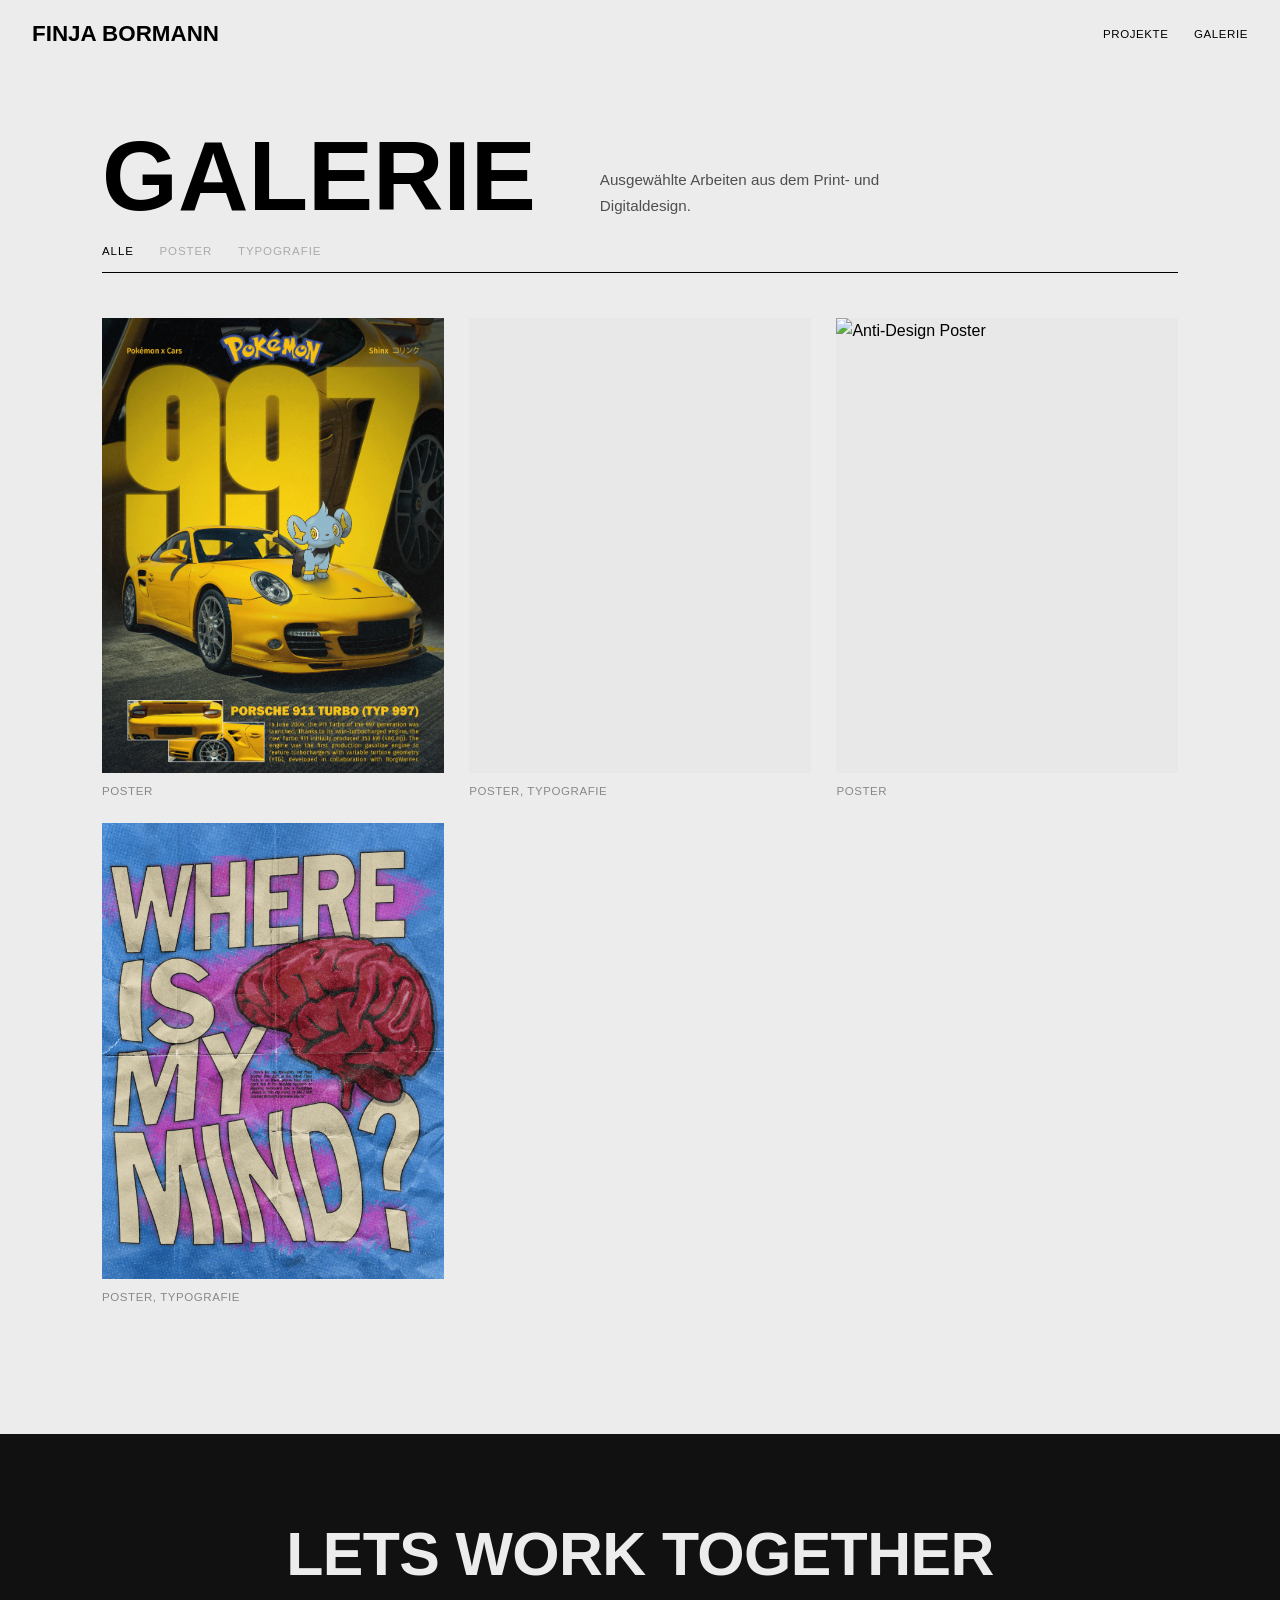
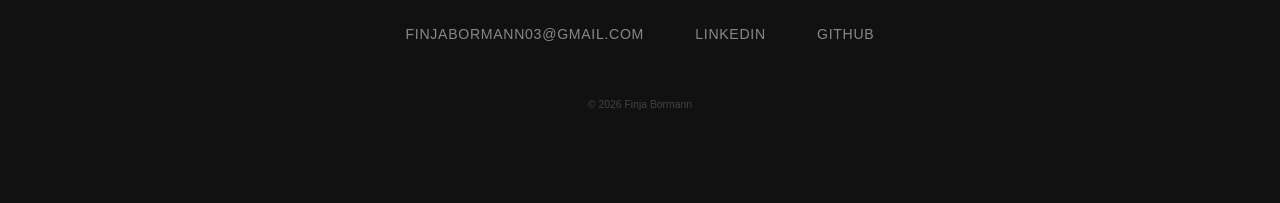
==== commit b0128017: "changed github footer link" ====
--- a/galerie.html
+++ b/galerie.html
@@ -96,7 +96,7 @@
         <a class="footer-link" href="mailto:finjabormann03@gmail.com">finjabormann03@gmail.com</a>
         <div class="footer-social">
           <a class="footer-link" href="https://de.linkedin.com/in/finja-bormann-8b305a2b4" target="_blank">LinkedIn</a>
-          <a class="footer-link" href="https://github.com/finionb" target="_blank">GitHub</a>
+          <a class="footer-link" href="https://github.com/finjabmn" target="_blank">GitHub</a>
         </div>
       </div>
       <p class="footer-copy">&copy; 2026 Finja Bormann</p>
--- a/galerie.css
+++ b/galerie.css
@@ -0,0 +1,170 @@
+/* ── Galerie Page ──────────────────────────────────────── */
+
+/* Hero */
+.ga-hero {
+  padding-top: clamp(5rem, 10vw, 11rem);
+  padding-bottom: clamp(0.75rem, 1.5vw, 1.5rem);
+}
+
+.ga-hero-inner {
+  display: flex;
+  align-items: flex-end;
+  gap: clamp(1.5rem, 5vw, 6rem);
+}
+
+.ga-title {
+  font-size: clamp(2.5rem, 7vw + 0.5rem, 8rem);
+  font-weight: 700;
+  line-height: 1;
+  color: #000;
+  flex-shrink: 0;
+  text-transform: uppercase;
+}
+
+.ga-desc {
+  font-size: clamp(0.85rem, 0.5vw + 0.55rem, 1rem);
+  color: #4f4f4f;
+  line-height: 1.65;
+  max-width: clamp(180px, 25vw, 280px);
+  padding-bottom: 0.5rem;
+}
+
+/* Main section */
+.ga-main {
+  padding-top: 0;
+}
+
+/* Filter tabs */
+.ga-filters {
+  display: flex;
+  gap: clamp(0.9rem, 2vw, 2.5rem);
+  border-bottom: 1px solid #000;
+  padding-bottom: clamp(0.65rem, 1.2vw, 1rem);
+  margin-bottom: clamp(1.5rem, 3.5vw, 3.5rem);
+  flex-wrap: wrap;
+}
+
+.ga-filter {
+  background: none;
+  border: none;
+  cursor: pointer;
+  font-family: "Inter", sans-serif;
+  font-size: clamp(0.7rem, 0.4vw + 0.4rem, 0.85rem);
+  letter-spacing: 0.08em;
+  text-transform: uppercase;
+  color: #aaa;
+  padding: 0;
+  transition: color 0.2s ease;
+  font-weight: 500;
+}
+
+.ga-filter:hover,
+.ga-filter.is-active {
+  color: #000;
+}
+
+/* Grid */
+.ga-grid {
+  display: grid;
+  grid-template-columns: repeat(3, 1fr);
+  gap: clamp(1rem, 2vw, 2.5rem);
+  padding-bottom: clamp(3rem, 5vw, 5rem);
+}
+
+/* Card */
+.ga-card {
+  display: flex;
+  flex-direction: column;
+  gap: 0;
+  cursor: zoom-in;
+}
+
+.ga-card-img {
+  overflow: hidden;
+  background: #e8e8e8;
+}
+
+.ga-card-img img {
+  display: block;
+  width: 100%;
+  aspect-ratio: 3 / 4;
+  object-fit: cover;
+  transition: transform 0.45s ease;
+}
+
+.ga-card:hover .ga-card-img img {
+  transform: scale(1.04);
+}
+
+@media (hover: none) {
+  .ga-card.in-view .ga-card-img img {
+    transform: scale(1.04);
+  }
+}
+
+.ga-card-body {
+  padding-top: clamp(0.6rem, 1vw, 1rem);
+  display: flex;
+  flex-direction: column;
+  gap: 0;
+}
+
+.ga-card-tags {
+  line-height: 1;
+  letter-spacing: 0.05em;
+  text-transform: uppercase;
+  font-size: clamp(0.7rem, 0.4vw + 0.4rem, 0.85rem);
+  color: #888;
+}
+
+.ga-card-title {
+  font-size: clamp(1rem, 1vw + 0.45rem, 1.25rem);
+  font-weight: 700;
+  color: #000;
+  line-height: 1.1;
+  text-transform: uppercase;
+  letter-spacing: 0.02em;
+  margin: 0.5rem 0;
+}
+
+/* Hidden state (filter) */
+.ga-card.is-hidden {
+  display: none;
+}
+
+/* ── Tablet (≤ 1024px) ───────────────────────────────── */
+@media (max-width: 1024px) {
+  .ga-title {
+    font-size: clamp(2.5rem, 6vw + 0.5rem, 5rem);
+  }
+}
+
+/* ── Mobile (≤ 768px) ────────────────────────────────── */
+@media (max-width: 768px) {
+  .ga-hero-inner {
+    flex-direction: column;
+    align-items: flex-start;
+    gap: clamp(0.5rem, 2vw, 1rem);
+  }
+
+  .ga-desc {
+    max-width: 100%;
+    padding-bottom: 0;
+  }
+
+  .ga-grid {
+    grid-template-columns: repeat(2, 1fr);
+    gap: clamp(0.75rem, 2vw, 1.5rem);
+  }
+}
+
+/* ── Small Mobile (≤ 480px) ─────────────────────────── */
+@media (max-width: 480px) {
+  .ga-grid {
+    gap: clamp(0.5rem, 2vw, 0.75rem);
+  }
+
+  .ga-filters {
+    gap: clamp(0.75rem, 3vw, 1rem);
+  }
+}
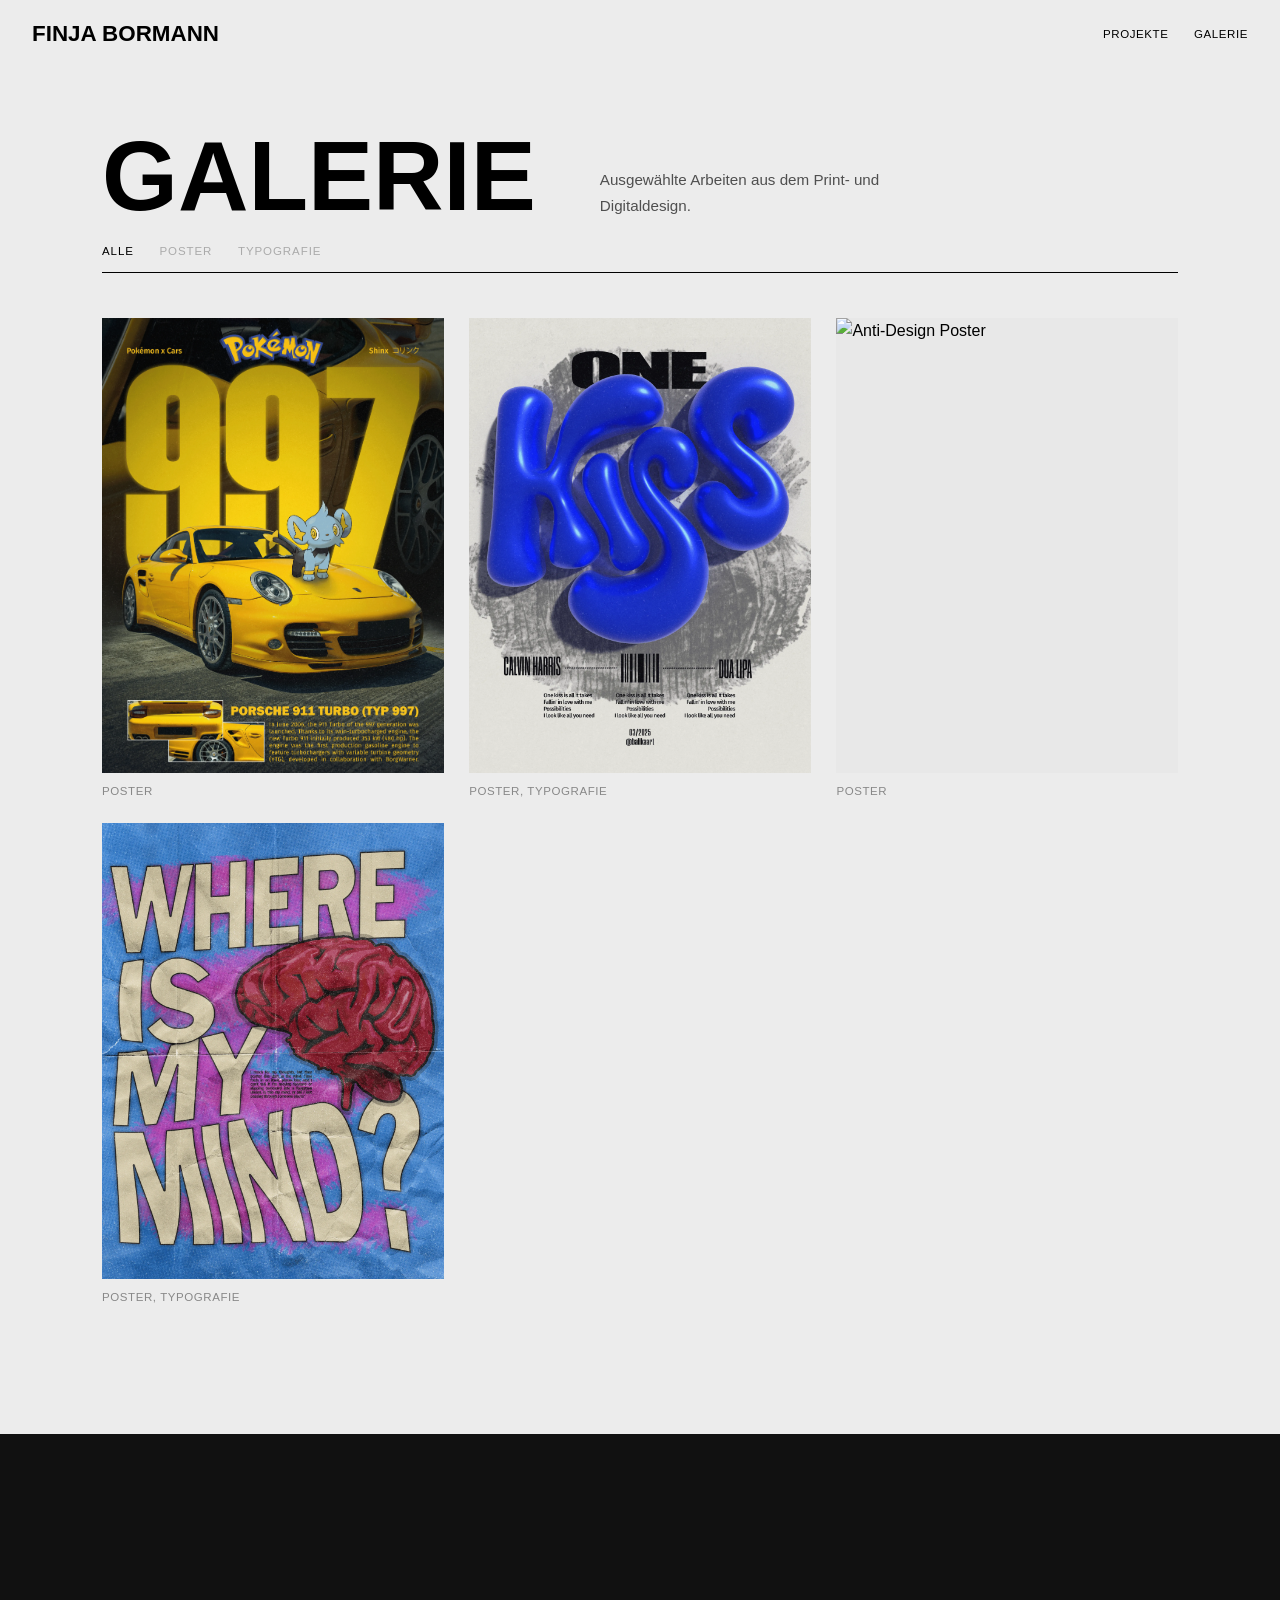
==== commit 3b01d3d5: "new overview structure for script" ====
--- a/galerie.html
+++ b/galerie.html
@@ -102,30 +102,6 @@
       <p class="footer-copy">&copy; 2026 Finja Bormann</p>
     </div>
   </footer>
-
-  <script src="script.js"></script>
-  <script>
-    (function () {
-      const filters = document.querySelectorAll('.ga-filter');
-      const cards = document.querySelectorAll('.ga-card');
-
-      filters.forEach(function (btn) {
-        btn.addEventListener('click', function () {
-          filters.forEach(function (f) { f.classList.remove('is-active'); });
-          btn.classList.add('is-active');
-
-          const active = btn.dataset.filter;
-          cards.forEach(function (card) {
-            if (active === 'all') {
-              card.classList.remove('is-hidden');
-            } else {
-              const cats = (card.dataset.categories || '').split(' ');
-              card.classList.toggle('is-hidden', !cats.includes(active));
-            }
-          });
-        });
-      });
-    })();
-  </script>
+  
   </body>
 </html>
--- a/responsive.css
+++ b/responsive.css
@@ -1,7 +1,7 @@
 /* ═══════════════════════════════════════════════════════
    RESPONSIVE.CSS
+   Responsive Styles für Index-Seite (Nav, Hero, Footer, About)
    Clamps decken fluid scaling ab.
-   Diese Datei enthält strukturelle Breakpoint-Änderungen.
 
    Breakpoints:
    Tablet  → max-width: 1024px
@@ -12,17 +12,6 @@
 
 /* ── Tablet (≤ 1024px) ───────────────────────────────── */
 @media (max-width: 1024px) {
-
-  /* Galerie-Karten etwas breiter relativ */
-  #gallery .project-card {
-    flex: 0 0 clamp(220px, 44vw, 420px);
-    width: clamp(220px, 44vw, 420px);
-  }
-
-  /* Projekt-Grid 2 Spalten bleiben, aber weniger Gap */
-  .projects-static-grid {
-    gap: clamp(1rem, 2vw, 2rem);
-  }
 
   /* About-Label-Spalte etwas schmaler */
   .about-row {
@@ -41,6 +30,7 @@
 /* ── Mobile (≤ 768px) ───────────────────────────────── */
 @media (max-width: 768px) {
 
+  /* ─ Navigation ─ */
   .nav-burger {
     display: flex;
   }
@@ -84,15 +74,9 @@
     font-weight: 500;
   }
 
-  /* Slideshow auf Mobile deutlich höher */
+  /* ─ Slideshow (Index-Seite) ─ */
   .slideshow-frame {
     aspect-ratio: 16 / 16;
-  }
-
-  /* ─ Galerie-Slider ─ */
-  #gallery .project-card {
-    flex: 0 0 clamp(200px, 75vw, 340px);
-    width: clamp(200px, 75vw, 340px);
   }
 
   /* ─ Über mich ─ */
@@ -107,31 +91,6 @@
 
   .about-skills {
     gap: 2rem;
-  }
-
-  /* ─ Projektkarten ─ */
-  .project-desc {
-    line-height: 1.4;
-  }
-
-  /* ─ Projektdetails ─ */
-  .project-hero-image {
-    padding-top: clamp(4rem, 8vw, 6rem);
-  }
-
-  .project-meta {
-    gap: clamp(1rem, 3vw, 2rem);
-  }
-
-  .project-overview,
-  .project-text-block {
-    grid-template-columns: 1fr;
-    gap: 0.5rem;
-  }
-
-  .project-overview-label,
-  .project-section-title {
-    padding-top: 0;
   }
 
 }
@@ -171,18 +130,6 @@
     padding-right: 1.25rem;
   }
 
-  /* ─ Galerie-Karten ─ */
-  #gallery .project-card {
-    flex: 0 0 82vw;
-    width: 82vw;
-  }
-
-  /* ─ Projekt-Grid ─ */
-  .projects-static-grid {
-    padding: 0 1.25rem;
-    gap: 2rem;
-  }
-
   /* ─ Section Link ─ */
   .section-link-wrap {
     padding-right: 1.25rem;
@@ -202,23 +149,4 @@
     gap: 1rem;
   }
 
-
-  .project-image-grid {
-    grid-template-columns: 1fr;
-    gap: 0.75rem;
-  }
-
-  .project-hero-image img {
-    aspect-ratio: 4 / 3;
-  }
-
-  .project-next-title {
-    font-size: clamp(1.2rem, 6vw, 2rem);
-  }
-
-  /* ─ Slideshow ─ */
-  .slideshow-frame {
-    aspect-ratio: 3 / 4;
-  }
-
 }
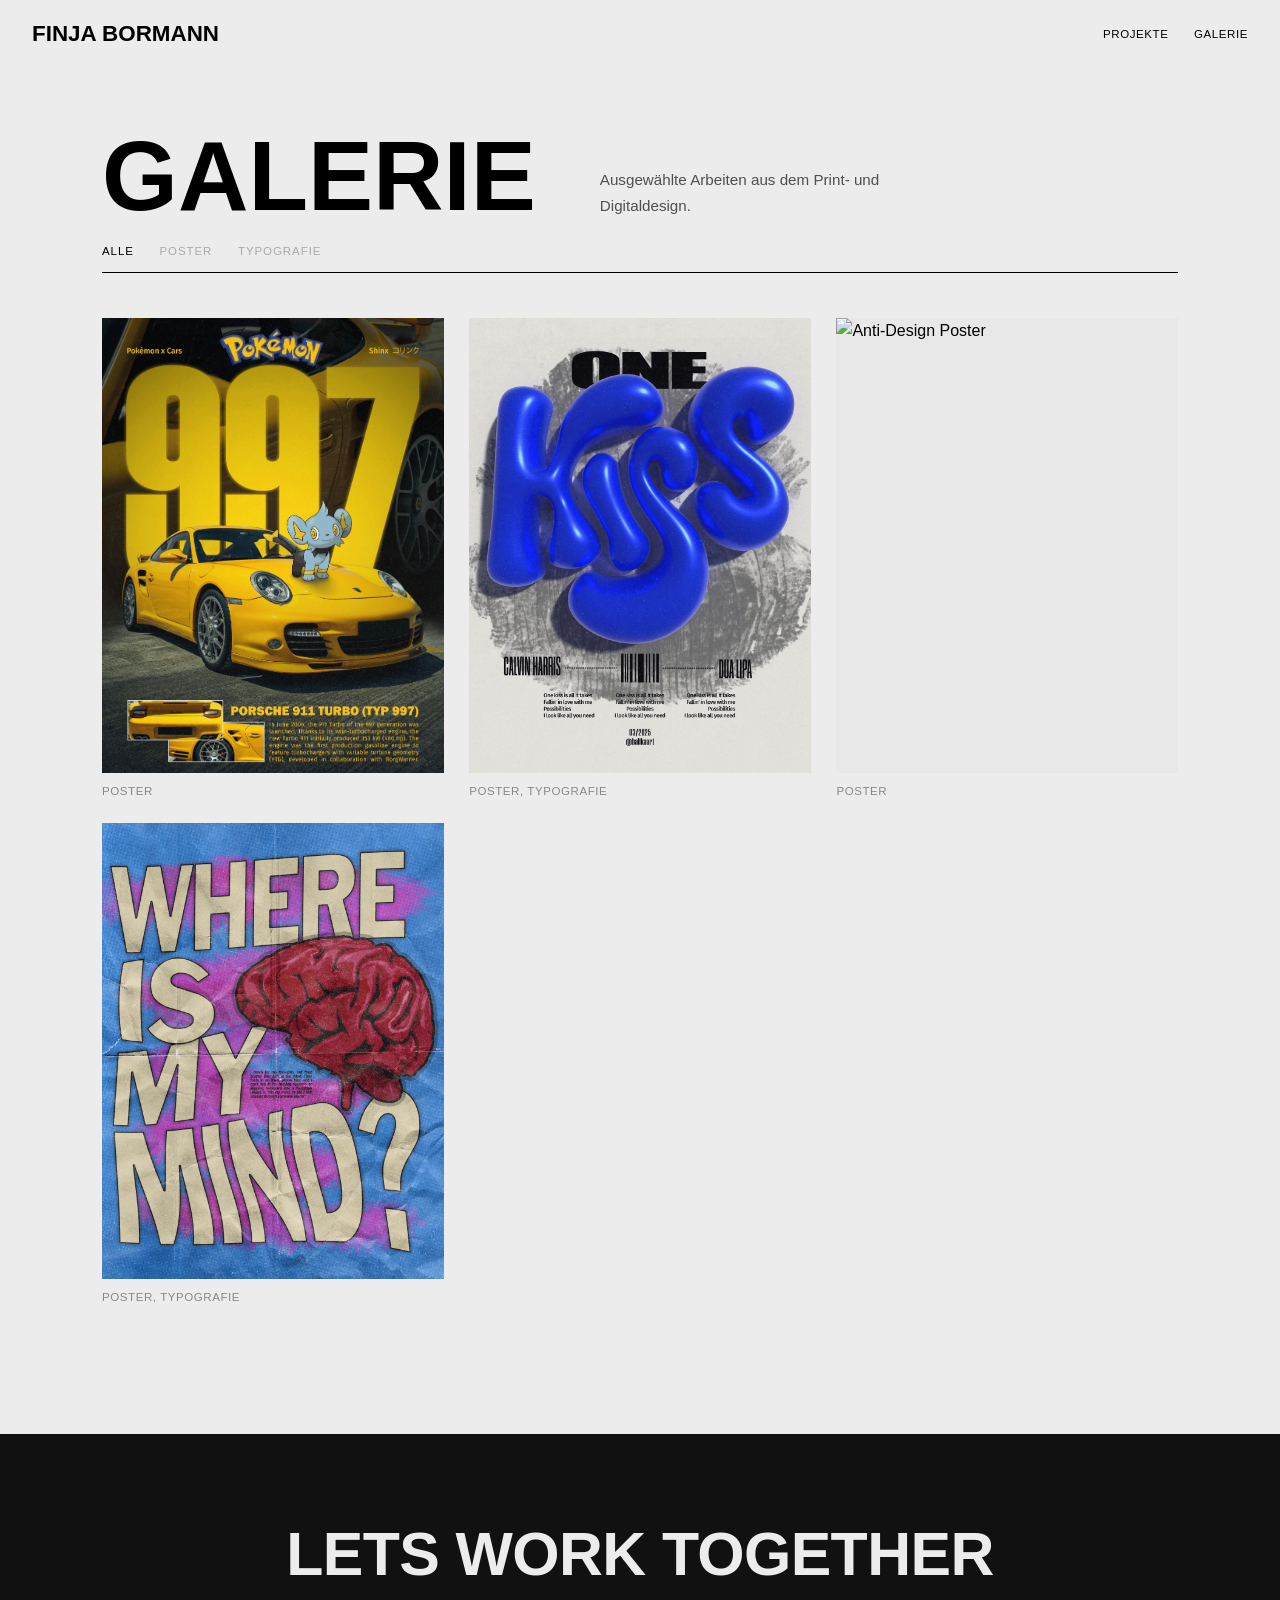
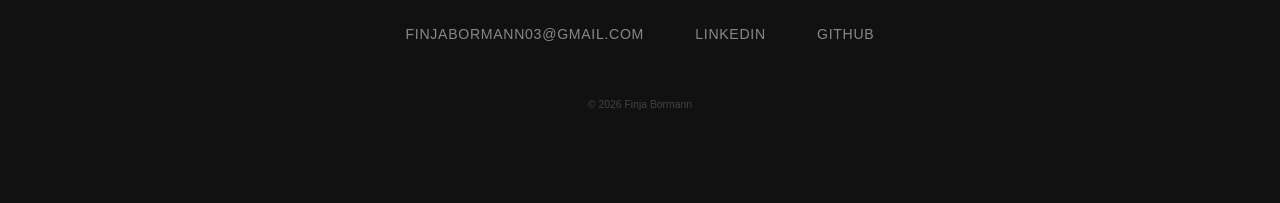
==== commit 02ba8124: "new project REMInder" ====
--- a/galerie.html
+++ b/galerie.html
@@ -103,5 +103,6 @@
     </div>
   </footer>
   
+  <script src="script.js"></script>
   </body>
 </html>
